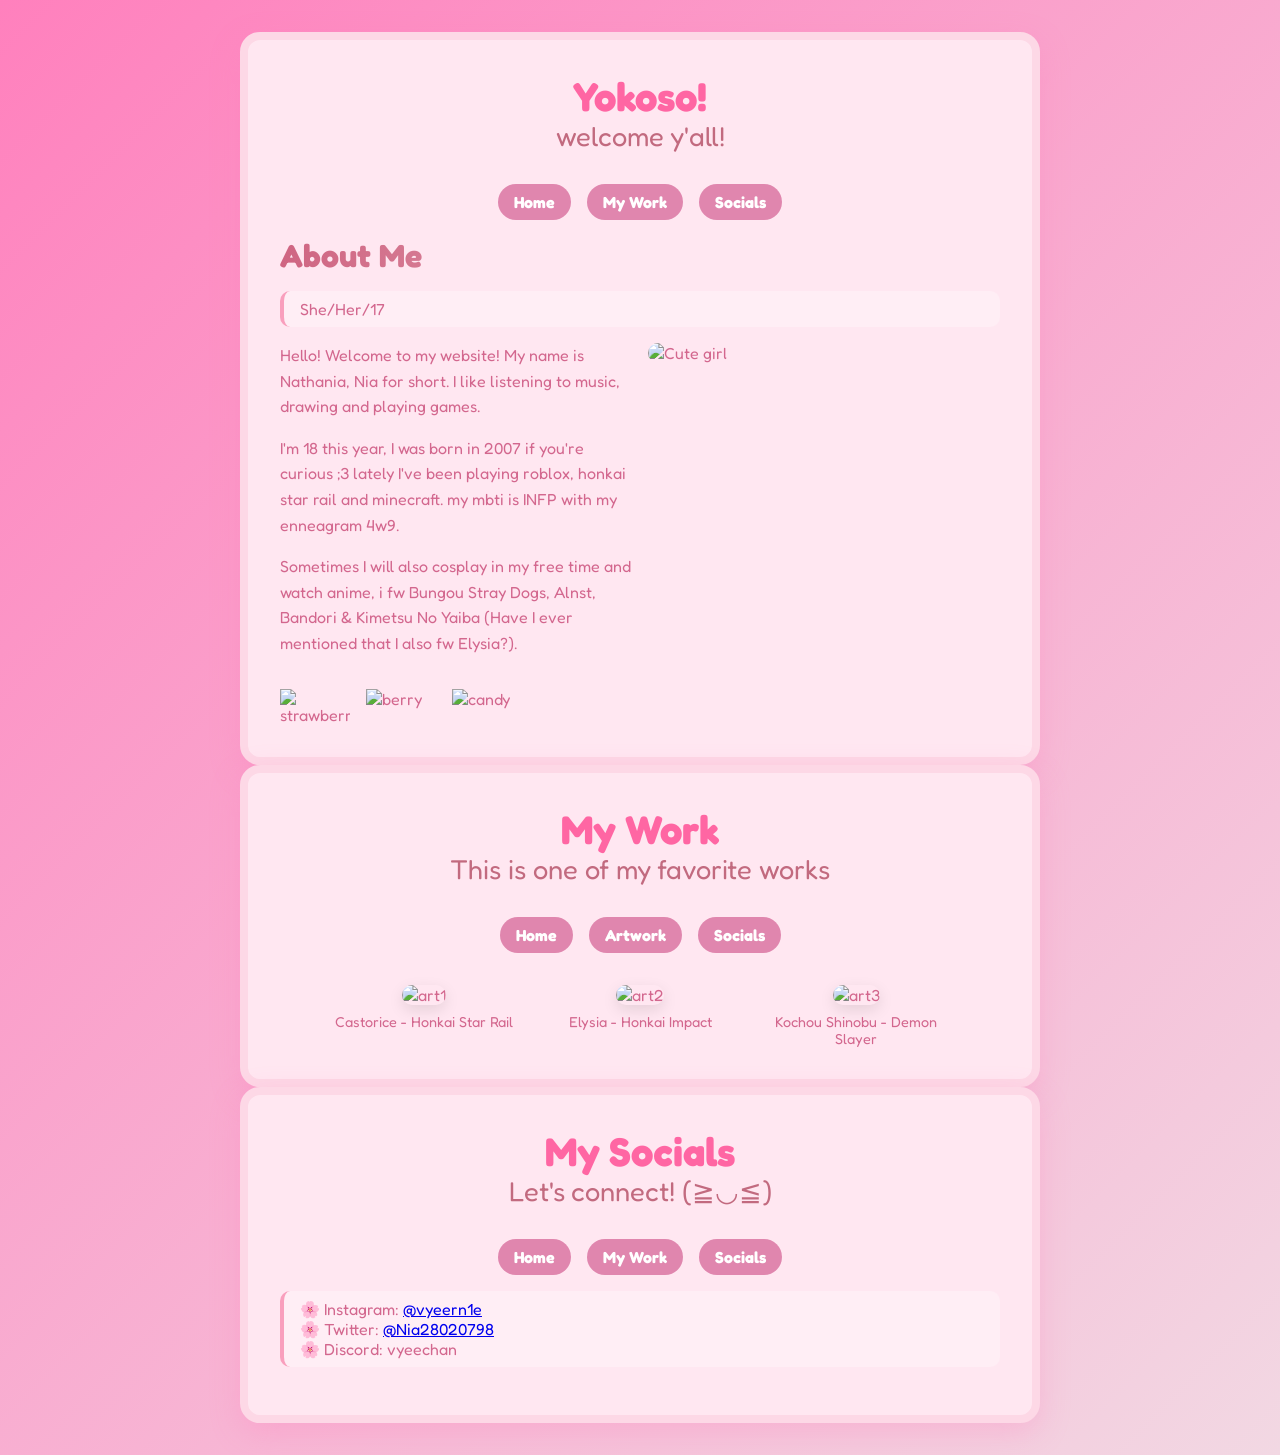
==== index.html @ bcb9a31a "kawaii" ====
<!DOCTYPE html>
<html lang="en" >
<head>
  <meta charset="UTF-8">
  <title>nthnnia</title>
  <link rel="stylesheet" href="./style.css">

</head>
<body>
<!-- partial:index.partial.html -->
<html lang="en">
<head>
  <meta charset="UTF-8" />
  <meta name="viewport" content="width=device-width, initial-scale=1.0" />
  <title>Kawaii Website</title>
  <link href="https://fonts.googleapis.com/css2?family=Fredoka:wght@400;600&display=swap" rel="stylesheet">
  <link rel="stylesheet" href="style.css">
</head>
<body>
  <div class="container">
    <div class="header">
      <h1>Yokoso!</h1>
      <p>welcome y'all!</p>
    </div>
    <div class="nav">
      <a href="#">Home</a>
      <a href="#">My Work</a>
      <a href="#">Socials</a>
    </div>
    <h2 class="gradient-text">About Me</h2>
    <div class="info-box">She/Her/17</div>
    <div class="about">
      <div class="text">
        <p>Hello! Welcome to my website! My name is Nathania, Nia for short. I like listening to music, drawing and playing games.</p>
        <p>I'm 18 this year, I was born in 2007 if you're curious ;3 lately I've been playing roblox, honkai star rail and minecraft. my mbti is INFP with my enneagram 4w9.</p>
        <p>Sometimes I will also cosplay in my free time and watch anime, i fw Bungou Stray Dogs, Alnst, Bandori & Kimetsu No Yaiba (Have I ever mentioned that I also fw Elysia?).</p>
      </div>
      <div class="image">
        <img src="https://cdn.discordapp.com/attachments/1324736440353165343/1374218063926525992/ad8932c78768838c09d3d36c9e04d2af.png?ex=682d3fce&is=682bee4e&hm=fd443e22206c50b8f4fddd0ad1bcfdf4fda63613d0081ba5db2b74c1e2783b02&" alt="Cute girl" style="width: 100%; border-radius: 10px;">
      </div>
    </div>
    <div class="cute-icons">
      <img src="https://cdn.discordapp.com/attachments/1324736440353165343/1374215926710538240/Tak_berjudul294_20250520094304.png?ex=682d3dd0&is=682bec50&hm=debd6a5e6bc7d02664ec25ea697c3affab3458bf123fd4cadc8ef014da434558&" alt="strawberry">
      <img src="https://media.discordapp.net/attachments/1324736440353165343/1374215927754919946/Tak_berjudul294_20250520094153.png?ex=682d3dd0&is=682bec50&hm=a514198473f93ce691ecedc6b5210396f9c4616714cb9a019ce09041d1feb108&=&format=webp&quality=lossless&width=864&height=864" alt="berry">
      <img src="https://cdn.discordapp.com/attachments/1324736440353165343/1374217047763980401/Tak_berjudul294_20250520094742.png?ex=682d3edb&is=682bed5b&hm=898b521d0f70af3d5e6d9a685bef4cdb06bc3415987147affb694bd40553e114&" alt="candy">
    </div>
  </div>
</body>
</html>

<!DOCTYPE html>
<!DOCTYPE html>
<html lang="en">
<head>
  <meta charset="UTF-8" />
  <meta name="viewport" content="width=device-width, initial-scale=1.0" />
  <title>My Artwork</title>
  <link href="https://fonts.googleapis.com/css2?family=Fredoka:wght@400;600&display=swap" rel="stylesheet">
  <link rel="stylesheet" href="style.css" />
  <style>
    .gallery {
      display: flex;
      flex-wrap: wrap;
      gap: 1rem;
      justify-content: center;
      margin-top: 2rem;
    }

    .art-item {
      width: 200px;
      text-align: center;
      transition: transform 0.3s ease, font-size 0.3s ease;
    }

    .art-item img {
      width: 100%;
      border-radius: 10px;
      box-shadow: 0 5px 15px rgba(0, 0, 0, 0.1);
    }

    .art-item p {
      margin-top: 0.5rem;
      font-size: 0.9rem;
      transition: color 0.3s ease, font-size 0.3s ease;
    }

    .art-item:hover {
      transform: scale(1.05);
    }

    .art-item:hover p {
      font-size: 1rem;
      color: #cf6582;
    }
  </style>
</head>
<body>
  <div class="container">
    <div class="header">
      <h1>My Work</h1>
      <p>This is one of my favorite works</p>
    </div>
    <div class="nav">
      <a href="index.html">Home</a>
      <a href="artwork.html">Artwork</a>
      <a href="socials.html">Socials</a>
    </div>
    <div class="gallery">
      <div class="art-item">
        <img src="https://media.discordapp.net/attachments/1324736440353165343/1374228433294590062/1001056871.jpg?ex=682d4976&is=682bf7f6&hm=fc4b7f37395d8fb0d52828dcee8fc6825d5ecea921d3771daed4e14b49ea8bdb&=&format=webp&width=648&height=864" alt="art1">
        <p>Castorice - Honkai Star Rail</p>
      </div>
      <div class="art-item">
        <img src="https://media.discordapp.net/attachments/1324736440353165343/1374228433814552646/Tak_berjudul93_20240627152906.png?ex=682d4976&is=682bf7f6&hm=e79ed758689a3a9fcdcbedf47309c46728d47b4a5ca57b421300a222aa920b28&=&format=webp&quality=lossless&width=648&height=864" alt="art2">
        <p>Elysia - Honkai Impact</p>
      </div>
      <div class="art-item">
        <img src="https://media.discordapp.net/attachments/1324736440353165343/1374228779999694898/Tak_berjudul96_20240628012255.png?ex=682d49c9&is=682bf849&hm=ccd9668a7b6be7e15e982897b43d71f7d0f79d6cd27e0bd241c71580cb81d1ca&=&format=webp&quality=lossless&width=765&height=1020" alt="art3">
        <p>Kochou Shinobu - Demon Slayer</p>
      </div>
    </div>
  </div>
</body>
</html>


<!DOCTYPE html>
<html lang="en">
<head>
  <meta charset="UTF-8" />
  <meta name="viewport" content="width=device-width, initial-scale=1.0" />
  <title>Socials</title>
  <link href="https://fonts.googleapis.com/css2?family=Fredoka:wght@400;600&display=swap" rel="stylesheet">
  <link rel="stylesheet" href="style.css" />
</head>
<body>
  <div class="container">
    <div class="header">
      <h1>My Socials</h1>
      <p>Let's connect! (≧◡≦)</p>
    </div>
    <div class="nav">
      <a href="index.html">Home</a>
      <a href="artwork.html">My Work</a>
      <a href="socials.html">Socials</a>
    </div>
    <div class="info-box">
      <p>
        🌸 Instagram: <a href="https://instagram.com/vyeern1e" target="_blank">@vyeern1e</a><br>
        🌸 Twitter: <a href="https://twitter.com/Nia28020798" target="_blank">@Nia28020798</a><br>
        🌸 Discord: vyeechan
      </p>
    </div>
  </div>
</body>
</html>
<!-- partial -->
  
</body>
</html>
---- style.css ----
* {
  margin: 0;
  padding: 0;
  box-sizing: border-box;
  font-family: 'Fredoka', sans-serif;
}

body {
  background: linear-gradient(135deg, #ff80bd, #f2d8e3);
  padding: 2rem;
  color: #d3678e;
}

.container {
  max-width: 800px;
  margin: auto;
  background: #ffe7f1;
  border-radius: 20px;
  padding: 2rem;
  box-shadow: 0 10px 30px rgba(255, 128, 189, 0.3);
  border: 8px solid #fdd8e6;
  position: relative;
  background-image: url('https://www.transparenttextures.com/patterns/diamond-upholstery.png');
}

.header {
  text-align: center;
  margin-bottom: 2rem;
}

.header h1 {
  font-size: 2.5rem;
  color: #ff66a3;
}

.header p {
  font-size: 1.7rem;
  color:#c26a7f;
}

.nav {
  display: flex;
  justify-content: center;
  gap: 1rem;
  margin: 1rem 0;
}

.nav a {
  text-decoration: none;
  padding: 0.5rem 1rem;
  background: #e086ae;
  border-radius: 25px;
  color: white;
  font-weight: bold;
  transition: background 0.3s;
}

.nav a:hover {
  background: #ff80bd;
}

h2.gradient-text {
  font-size: 2rem;
  background: linear-gradient(90deg, #cf6582, #eec5d0);
  -webkit-background-clip: text;
  -webkit-text-fill-color: transparent;
  margin-bottom: 1rem;
}

.about {
  display: flex;
  flex-wrap: wrap;
  gap: 1rem;
}

.about .text,
.about .image {
  flex: 1 1 300px;
}

.about .text p {
  margin-bottom: 1rem;
  line-height: 1.6;
}

.info-box {
  background: #ffeef5;
  padding: 0.5rem 1rem;
  border-left: 4px solid #f99fbd;
  margin-bottom: 1rem;
  border-radius: 10px;
}

.cute-icons {
  display: flex;
  gap: 1rem;
  margin-top: 1rem;
}

.cute-icons img {
  width: 70px;
}
---- style.css ----
* {
  margin: 0;
  padding: 0;
  box-sizing: border-box;
  font-family: 'Fredoka', sans-serif;
}

body {
  background: linear-gradient(135deg, #ff80bd, #f2d8e3);
  padding: 2rem;
  color: #d3678e;
}

.container {
  max-width: 800px;
  margin: auto;
  background: #ffe7f1;
  border-radius: 20px;
  padding: 2rem;
  box-shadow: 0 10px 30px rgba(255, 128, 189, 0.3);
  border: 8px solid #fdd8e6;
  position: relative;
  background-image: url('https://www.transparenttextures.com/patterns/diamond-upholstery.png');
}

.header {
  text-align: center;
  margin-bottom: 2rem;
}

.header h1 {
  font-size: 2.5rem;
  color: #ff66a3;
}

.header p {
  font-size: 1.7rem;
  color:#c26a7f;
}

.nav {
  display: flex;
  justify-content: center;
  gap: 1rem;
  margin: 1rem 0;
}

.nav a {
  text-decoration: none;
  padding: 0.5rem 1rem;
  background: #e086ae;
  border-radius: 25px;
  color: white;
  font-weight: bold;
  transition: background 0.3s;
}

.nav a:hover {
  background: #ff80bd;
}

h2.gradient-text {
  font-size: 2rem;
  background: linear-gradient(90deg, #cf6582, #eec5d0);
  -webkit-background-clip: text;
  -webkit-text-fill-color: transparent;
  margin-bottom: 1rem;
}

.about {
  display: flex;
  flex-wrap: wrap;
  gap: 1rem;
}

.about .text,
.about .image {
  flex: 1 1 300px;
}

.about .text p {
  margin-bottom: 1rem;
  line-height: 1.6;
}

.info-box {
  background: #ffeef5;
  padding: 0.5rem 1rem;
  border-left: 4px solid #f99fbd;
  margin-bottom: 1rem;
  border-radius: 10px;
}

.cute-icons {
  display: flex;
  gap: 1rem;
  margin-top: 1rem;
}

.cute-icons img {
  width: 70px;
}
---- style.css ----
* {
  margin: 0;
  padding: 0;
  box-sizing: border-box;
  font-family: 'Fredoka', sans-serif;
}

body {
  background: linear-gradient(135deg, #ff80bd, #f2d8e3);
  padding: 2rem;
  color: #d3678e;
}

.container {
  max-width: 800px;
  margin: auto;
  background: #ffe7f1;
  border-radius: 20px;
  padding: 2rem;
  box-shadow: 0 10px 30px rgba(255, 128, 189, 0.3);
  border: 8px solid #fdd8e6;
  position: relative;
  background-image: url('https://www.transparenttextures.com/patterns/diamond-upholstery.png');
}

.header {
  text-align: center;
  margin-bottom: 2rem;
}

.header h1 {
  font-size: 2.5rem;
  color: #ff66a3;
}

.header p {
  font-size: 1.7rem;
  color:#c26a7f;
}

.nav {
  display: flex;
  justify-content: center;
  gap: 1rem;
  margin: 1rem 0;
}

.nav a {
  text-decoration: none;
  padding: 0.5rem 1rem;
  background: #e086ae;
  border-radius: 25px;
  color: white;
  font-weight: bold;
  transition: background 0.3s;
}

.nav a:hover {
  background: #ff80bd;
}

h2.gradient-text {
  font-size: 2rem;
  background: linear-gradient(90deg, #cf6582, #eec5d0);
  -webkit-background-clip: text;
  -webkit-text-fill-color: transparent;
  margin-bottom: 1rem;
}

.about {
  display: flex;
  flex-wrap: wrap;
  gap: 1rem;
}

.about .text,
.about .image {
  flex: 1 1 300px;
}

.about .text p {
  margin-bottom: 1rem;
  line-height: 1.6;
}

.info-box {
  background: #ffeef5;
  padding: 0.5rem 1rem;
  border-left: 4px solid #f99fbd;
  margin-bottom: 1rem;
  border-radius: 10px;
}

.cute-icons {
  display: flex;
  gap: 1rem;
  margin-top: 1rem;
}

.cute-icons img {
  width: 70px;
}
---- style.css ----
* {
  margin: 0;
  padding: 0;
  box-sizing: border-box;
  font-family: 'Fredoka', sans-serif;
}

body {
  background: linear-gradient(135deg, #ff80bd, #f2d8e3);
  padding: 2rem;
  color: #d3678e;
}

.container {
  max-width: 800px;
  margin: auto;
  background: #ffe7f1;
  border-radius: 20px;
  padding: 2rem;
  box-shadow: 0 10px 30px rgba(255, 128, 189, 0.3);
  border: 8px solid #fdd8e6;
  position: relative;
  background-image: url('https://www.transparenttextures.com/patterns/diamond-upholstery.png');
}

.header {
  text-align: center;
  margin-bottom: 2rem;
}

.header h1 {
  font-size: 2.5rem;
  color: #ff66a3;
}

.header p {
  font-size: 1.7rem;
  color:#c26a7f;
}

.nav {
  display: flex;
  justify-content: center;
  gap: 1rem;
  margin: 1rem 0;
}

.nav a {
  text-decoration: none;
  padding: 0.5rem 1rem;
  background: #e086ae;
  border-radius: 25px;
  color: white;
  font-weight: bold;
  transition: background 0.3s;
}

.nav a:hover {
  background: #ff80bd;
}

h2.gradient-text {
  font-size: 2rem;
  background: linear-gradient(90deg, #cf6582, #eec5d0);
  -webkit-background-clip: text;
  -webkit-text-fill-color: transparent;
  margin-bottom: 1rem;
}

.about {
  display: flex;
  flex-wrap: wrap;
  gap: 1rem;
}

.about .text,
.about .image {
  flex: 1 1 300px;
}

.about .text p {
  margin-bottom: 1rem;
  line-height: 1.6;
}

.info-box {
  background: #ffeef5;
  padding: 0.5rem 1rem;
  border-left: 4px solid #f99fbd;
  margin-bottom: 1rem;
  border-radius: 10px;
}

.cute-icons {
  display: flex;
  gap: 1rem;
  margin-top: 1rem;
}

.cute-icons img {
  width: 70px;
}
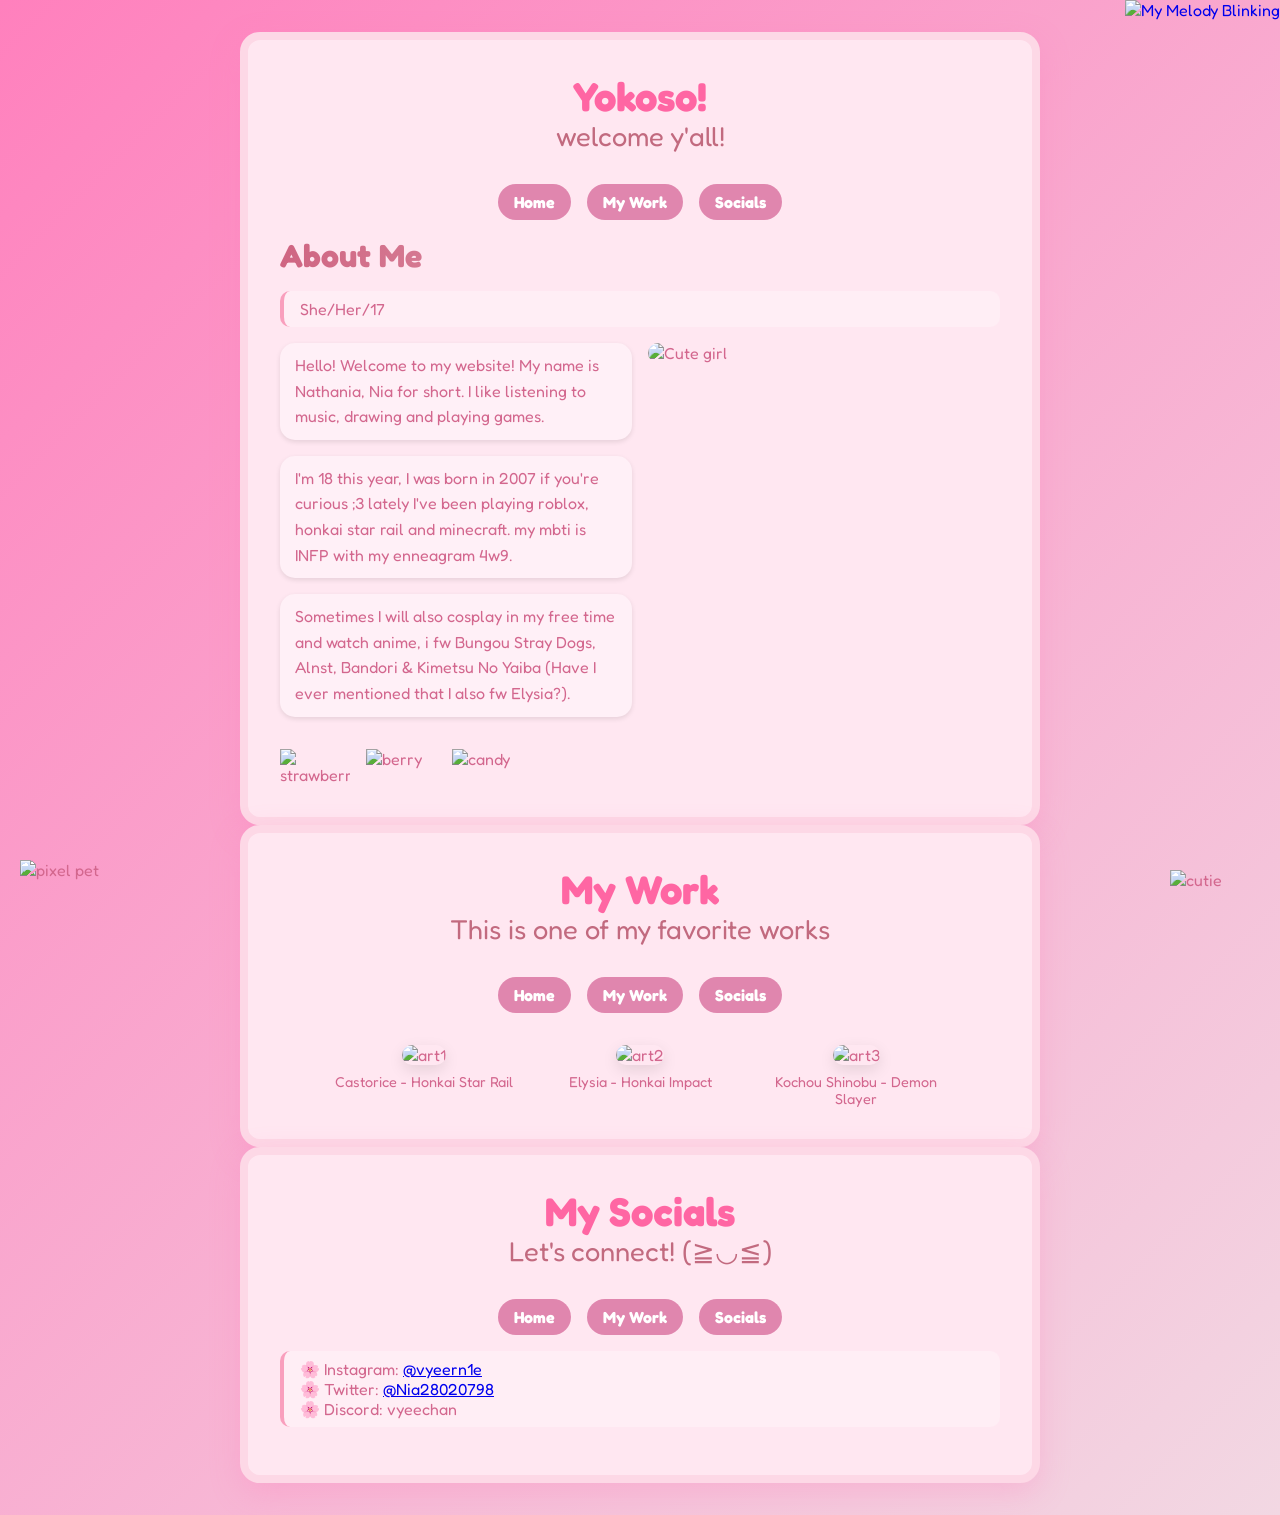
==== commit da639083: "nathania" ====
--- a/index.html
+++ b/index.html
@@ -9,15 +9,21 @@
 <body>
 <!-- partial:index.partial.html -->
 <html lang="en">
-<head>
+<head> 
+  <style type="text/css">* {cursor: url(https://cur.cursors-4u.net/anime/ani-10/ani966.ani), url(https://cur.cursors-4u.net/anime/ani-10/ani966.png), auto !important;}</style><a href="https://www.cursors-4u.com/cursor/2009/11/11/my-melody-blinking.html" target="_blank" title="My Melody Blinking"><img src="https://cur.cursors-4u.net/cursor.png" border="0" alt="My Melody Blinking" style="position:absolute; top: 0px; right: 0px;" /></a>
   <meta charset="UTF-8" />
   <meta name="viewport" content="width=device-width, initial-scale=1.0" />
-  <title>Kawaii Website</title>
+  <title>Nathaniaa</title>
   <link href="https://fonts.googleapis.com/css2?family=Fredoka:wght@400;600&display=swap" rel="stylesheet">
   <link rel="stylesheet" href="style.css">
 </head>
 <body>
   <div class="container">
+    
+    <div class="pixel-pet">
+  <img src="https://i.pinimg.com/originals/13/5e/b4/135eb4866450c62fb8461e878c37ef94.gif" alt="pixel pet" />
+</div>
+    
     <div class="header">
       <h1>Yokoso!</h1>
       <p>welcome y'all!</p>
@@ -48,13 +54,12 @@
 </body>
 </html>
 
-<!DOCTYPE html>
-<!DOCTYPE html>
+
 <html lang="en">
 <head>
   <meta charset="UTF-8" />
   <meta name="viewport" content="width=device-width, initial-scale=1.0" />
-  <title>My Artwork</title>
+  <title>My Work</title>
   <link href="https://fonts.googleapis.com/css2?family=Fredoka:wght@400;600&display=swap" rel="stylesheet">
   <link rel="stylesheet" href="style.css" />
   <style>
@@ -102,7 +107,7 @@
     </div>
     <div class="nav">
       <a href="index.html">Home</a>
-      <a href="artwork.html">Artwork</a>
+      <a href="artwork.html">My Work</a>
       <a href="socials.html">Socials</a>
     </div>
     <div class="gallery">
@@ -116,6 +121,7 @@
       </div>
       <div class="art-item">
         <img src="https://media.discordapp.net/attachments/1324736440353165343/1374228779999694898/Tak_berjudul96_20240628012255.png?ex=682d49c9&is=682bf849&hm=ccd9668a7b6be7e15e982897b43d71f7d0f79d6cd27e0bd241c71580cb81d1ca&=&format=webp&quality=lossless&width=765&height=1020" alt="art3">
+        
         <p>Kochou Shinobu - Demon Slayer</p>
       </div>
     </div>
@@ -149,11 +155,14 @@
         🌸 Instagram: <a href="https://instagram.com/vyeern1e" target="_blank">@vyeern1e</a><br>
         🌸 Twitter: <a href="https://twitter.com/Nia28020798" target="_blank">@Nia28020798</a><br>
         🌸 Discord: vyeechan
+        
       </p>
     </div>
   </div>
 </body>
 </html>
+
+<img src="https://i.pinimg.com/originals/1b/3b/88/1b3b889d8e0de7767aada2724ff99e74.gif" alt="cutie" class="corner-deco">
 <!-- partial -->
   
 </body>
--- a/style.css
+++ b/style.css
@@ -99,4 +99,43 @@
 
 .cute-icons img {
   width: 70px;
+}
+
+.pixel-pet {
+  position: fixed;
+  bottom: 20px;
+  left: 20px;
+  width: 80px;
+  animation: floaty 2s ease-in-out infinite;
+  z-index: 999;
+}
+
+.pixel-pet img {
+  width: 100%;
+  image-rendering: pixelated;
+}
+
+@keyframes floaty {
+  0%, 30% {
+    transform: translateY(10);
+  }
+  30% {
+    transform: translateY(-40px);
+  }
+}
+
+.about .text p {
+  background-color: #fff0f7;
+  padding: 10px 15px;
+  border-radius: 15px;
+  box-shadow: 0 2px 5px rgba(0,0,0,0.1);
+  margin-bottom: 1rem;
+}
+
+.corner-deco {
+  position: fixed;
+  bottom: 10px;
+  right: 10px;
+  width: 100px;
+  z-index: 10;
 }
--- a/style.css
+++ b/style.css
@@ -99,4 +99,43 @@
 
 .cute-icons img {
   width: 70px;
+}
+
+.pixel-pet {
+  position: fixed;
+  bottom: 20px;
+  left: 20px;
+  width: 80px;
+  animation: floaty 2s ease-in-out infinite;
+  z-index: 999;
+}
+
+.pixel-pet img {
+  width: 100%;
+  image-rendering: pixelated;
+}
+
+@keyframes floaty {
+  0%, 30% {
+    transform: translateY(10);
+  }
+  30% {
+    transform: translateY(-40px);
+  }
+}
+
+.about .text p {
+  background-color: #fff0f7;
+  padding: 10px 15px;
+  border-radius: 15px;
+  box-shadow: 0 2px 5px rgba(0,0,0,0.1);
+  margin-bottom: 1rem;
+}
+
+.corner-deco {
+  position: fixed;
+  bottom: 10px;
+  right: 10px;
+  width: 100px;
+  z-index: 10;
 }
--- a/style.css
+++ b/style.css
@@ -99,4 +99,43 @@
 
 .cute-icons img {
   width: 70px;
+}
+
+.pixel-pet {
+  position: fixed;
+  bottom: 20px;
+  left: 20px;
+  width: 80px;
+  animation: floaty 2s ease-in-out infinite;
+  z-index: 999;
+}
+
+.pixel-pet img {
+  width: 100%;
+  image-rendering: pixelated;
+}
+
+@keyframes floaty {
+  0%, 30% {
+    transform: translateY(10);
+  }
+  30% {
+    transform: translateY(-40px);
+  }
+}
+
+.about .text p {
+  background-color: #fff0f7;
+  padding: 10px 15px;
+  border-radius: 15px;
+  box-shadow: 0 2px 5px rgba(0,0,0,0.1);
+  margin-bottom: 1rem;
+}
+
+.corner-deco {
+  position: fixed;
+  bottom: 10px;
+  right: 10px;
+  width: 100px;
+  z-index: 10;
 }
--- a/style.css
+++ b/style.css
@@ -99,4 +99,43 @@
 
 .cute-icons img {
   width: 70px;
+}
+
+.pixel-pet {
+  position: fixed;
+  bottom: 20px;
+  left: 20px;
+  width: 80px;
+  animation: floaty 2s ease-in-out infinite;
+  z-index: 999;
+}
+
+.pixel-pet img {
+  width: 100%;
+  image-rendering: pixelated;
+}
+
+@keyframes floaty {
+  0%, 30% {
+    transform: translateY(10);
+  }
+  30% {
+    transform: translateY(-40px);
+  }
+}
+
+.about .text p {
+  background-color: #fff0f7;
+  padding: 10px 15px;
+  border-radius: 15px;
+  box-shadow: 0 2px 5px rgba(0,0,0,0.1);
+  margin-bottom: 1rem;
+}
+
+.corner-deco {
+  position: fixed;
+  bottom: 10px;
+  right: 10px;
+  width: 100px;
+  z-index: 10;
 }
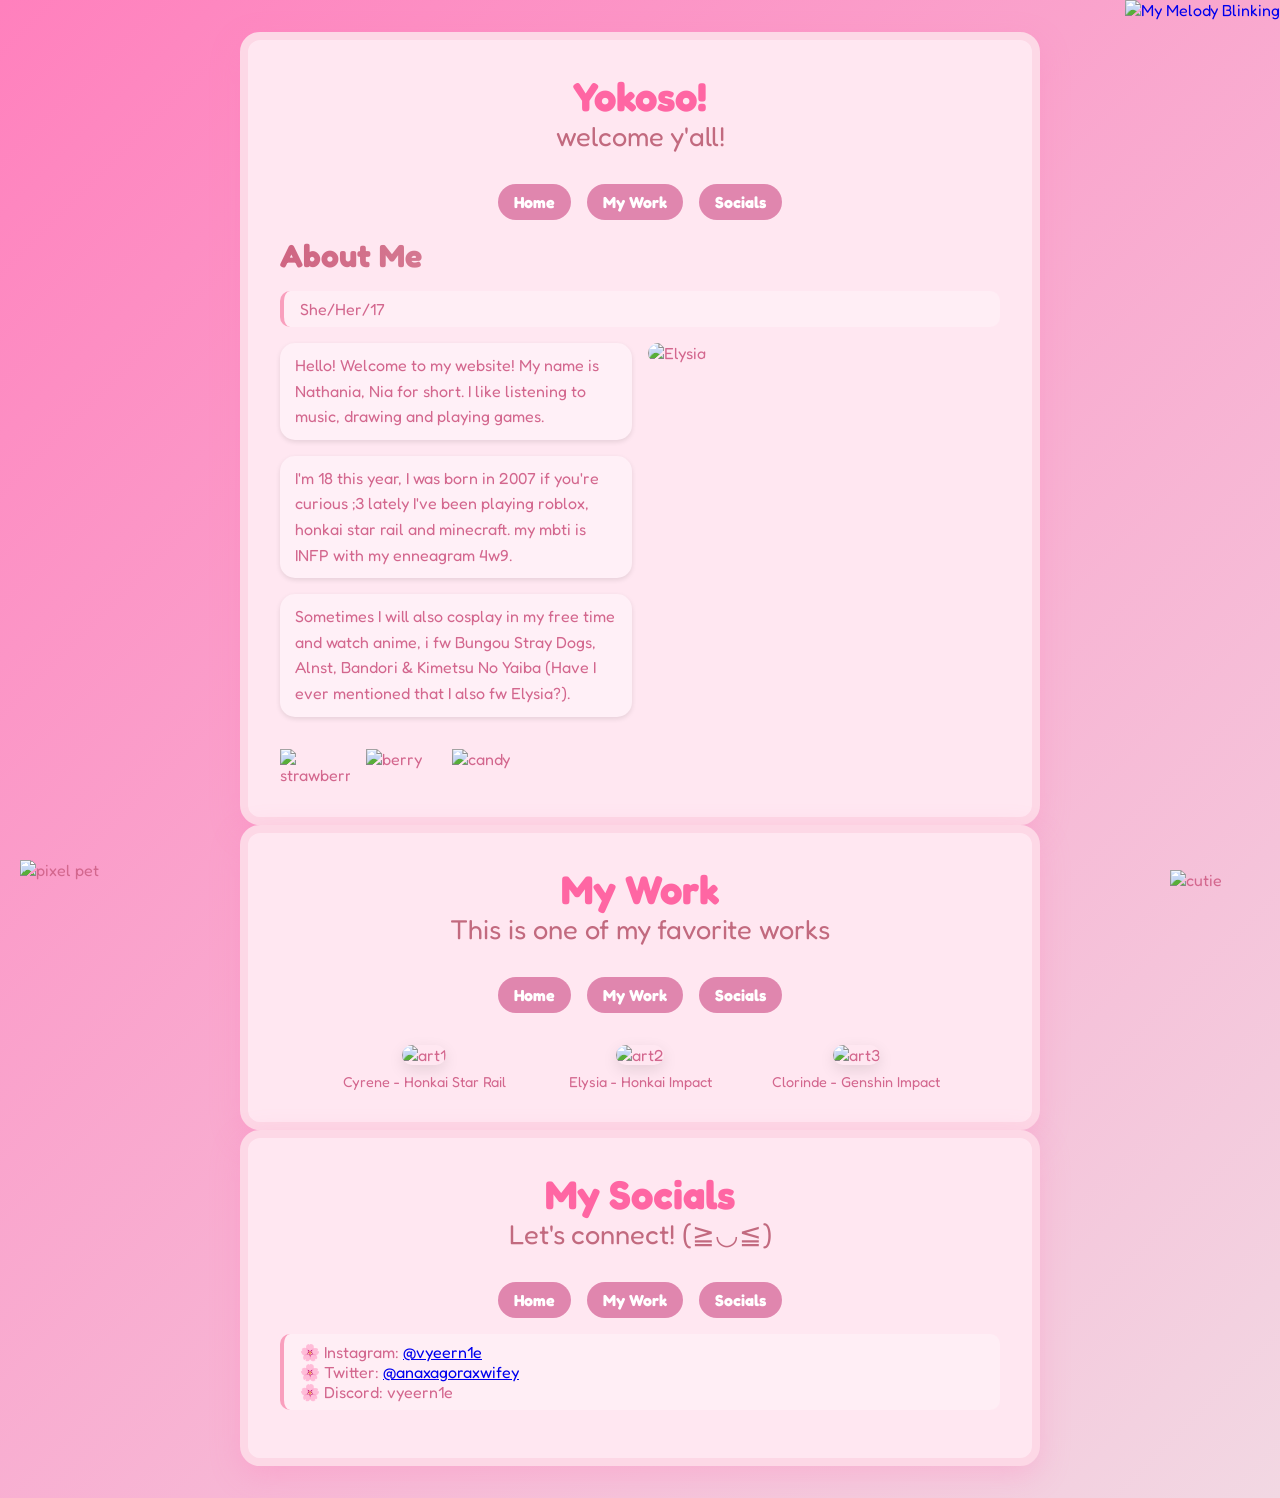
==== commit 0c3d9556: "Add files via upload" ====
--- a/index.html
+++ b/index.html
@@ -42,13 +42,13 @@
         <p>Sometimes I will also cosplay in my free time and watch anime, i fw Bungou Stray Dogs, Alnst, Bandori & Kimetsu No Yaiba (Have I ever mentioned that I also fw Elysia?).</p>
       </div>
       <div class="image">
-        <img src="https://cdn.discordapp.com/attachments/1324736440353165343/1374218063926525992/ad8932c78768838c09d3d36c9e04d2af.png?ex=682d3fce&is=682bee4e&hm=fd443e22206c50b8f4fddd0ad1bcfdf4fda63613d0081ba5db2b74c1e2783b02&" alt="Cute girl" style="width: 100%; border-radius: 10px;">
+        <img src="https://media.discordapp.net/attachments/1324736440353165343/1374218063926525992/ad8932c78768838c09d3d36c9e04d2af.png?ex=68d20b4e&is=68d0b9ce&hm=4c683b86065faaebef918a185366be3b78da21448d17362b6375f4520ec68391&=&format=webp&quality=lossless&width=956&height=954" alt="Elysia" style="width: 100%; border-radius: 10px;">
       </div>
     </div>
     <div class="cute-icons">
-      <img src="https://cdn.discordapp.com/attachments/1324736440353165343/1374215926710538240/Tak_berjudul294_20250520094304.png?ex=682d3dd0&is=682bec50&hm=debd6a5e6bc7d02664ec25ea697c3affab3458bf123fd4cadc8ef014da434558&" alt="strawberry">
-      <img src="https://media.discordapp.net/attachments/1324736440353165343/1374215927754919946/Tak_berjudul294_20250520094153.png?ex=682d3dd0&is=682bec50&hm=a514198473f93ce691ecedc6b5210396f9c4616714cb9a019ce09041d1feb108&=&format=webp&quality=lossless&width=864&height=864" alt="berry">
-      <img src="https://cdn.discordapp.com/attachments/1324736440353165343/1374217047763980401/Tak_berjudul294_20250520094742.png?ex=682d3edb&is=682bed5b&hm=898b521d0f70af3d5e6d9a685bef4cdb06bc3415987147affb694bd40553e114&" alt="candy">
+      <img src="https://media.discordapp.net/attachments/1324736440353165343/1374215926710538240/Tak_berjudul294_20250520094304.png?ex=68d20950&is=68d0b7d0&hm=3846baa96a8fa69505a707b48bbb004b3a6e363447363acef2354968c9d7ae68&=&format=webp&quality=lossless&width=864&height=864" alt="strawberry">
+      <img src="https://cdn.discordapp.com/attachments/1324736440353165343/1374217047763980401/Tak_berjudul294_20250520094742.png?ex=68d20a5b&is=68d0b8db&hm=a8bb3c2b02466e7430174ad366a4c3a3905f50135a1b9a6935270570da18f453&" alt="berry">
+      <img src="https://media.discordapp.net/attachments/1324736440353165343/1374215927754919946/Tak_berjudul294_20250520094153.png?ex=68d20950&is=68d0b7d0&hm=23f447ce59aebd41965bb3b3403ca9b482a8a56f165351a2136ee88efb401207&=&format=webp&quality=lossless&width=864&height=864" alt="candy">
     </div>
   </div>
 </body>
@@ -112,17 +112,17 @@
     </div>
     <div class="gallery">
       <div class="art-item">
-        <img src="https://media.discordapp.net/attachments/1324736440353165343/1374228433294590062/1001056871.jpg?ex=682d4976&is=682bf7f6&hm=fc4b7f37395d8fb0d52828dcee8fc6825d5ecea921d3771daed4e14b49ea8bdb&=&format=webp&width=648&height=864" alt="art1">
-        <p>Castorice - Honkai Star Rail</p>
+        <img src="https://i.pinimg.com/736x/18/04/ef/1804ef376c249d1a0b2faa8dd667b843.jpg" alt="art1">
+        <p> Cyrene - Honkai Star Rail</p>
       </div>
       <div class="art-item">
-        <img src="https://media.discordapp.net/attachments/1324736440353165343/1374228433814552646/Tak_berjudul93_20240627152906.png?ex=682d4976&is=682bf7f6&hm=e79ed758689a3a9fcdcbedf47309c46728d47b4a5ca57b421300a222aa920b28&=&format=webp&quality=lossless&width=648&height=864" alt="art2">
+        <img src="https://i.pinimg.com/736x/16/f2/d5/16f2d52f8360f51bd3c2e509e7c6fbfe.jpg" alt="art2">
         <p>Elysia - Honkai Impact</p>
       </div>
       <div class="art-item">
-        <img src="https://media.discordapp.net/attachments/1324736440353165343/1374228779999694898/Tak_berjudul96_20240628012255.png?ex=682d49c9&is=682bf849&hm=ccd9668a7b6be7e15e982897b43d71f7d0f79d6cd27e0bd241c71580cb81d1ca&=&format=webp&quality=lossless&width=765&height=1020" alt="art3">
+        <img src="https://i.pinimg.com/736x/ef/10/5d/ef105d3371c055bed1e97fa89ed772ea.jpg" alt="art3">
         
-        <p>Kochou Shinobu - Demon Slayer</p>
+        <p> Clorinde - Genshin Impact</p>
       </div>
     </div>
   </div>
@@ -153,8 +153,8 @@
     <div class="info-box">
       <p>
         🌸 Instagram: <a href="https://instagram.com/vyeern1e" target="_blank">@vyeern1e</a><br>
-        🌸 Twitter: <a href="https://twitter.com/Nia28020798" target="_blank">@Nia28020798</a><br>
-        🌸 Discord: vyeechan
+        🌸 Twitter: <a href="https://twitter.com/anaxagoraxwifey" target="_blank">@anaxagoraxwifey</a><br>
+        🌸 Discord: vyeern1e
         
       </p>
     </div>
